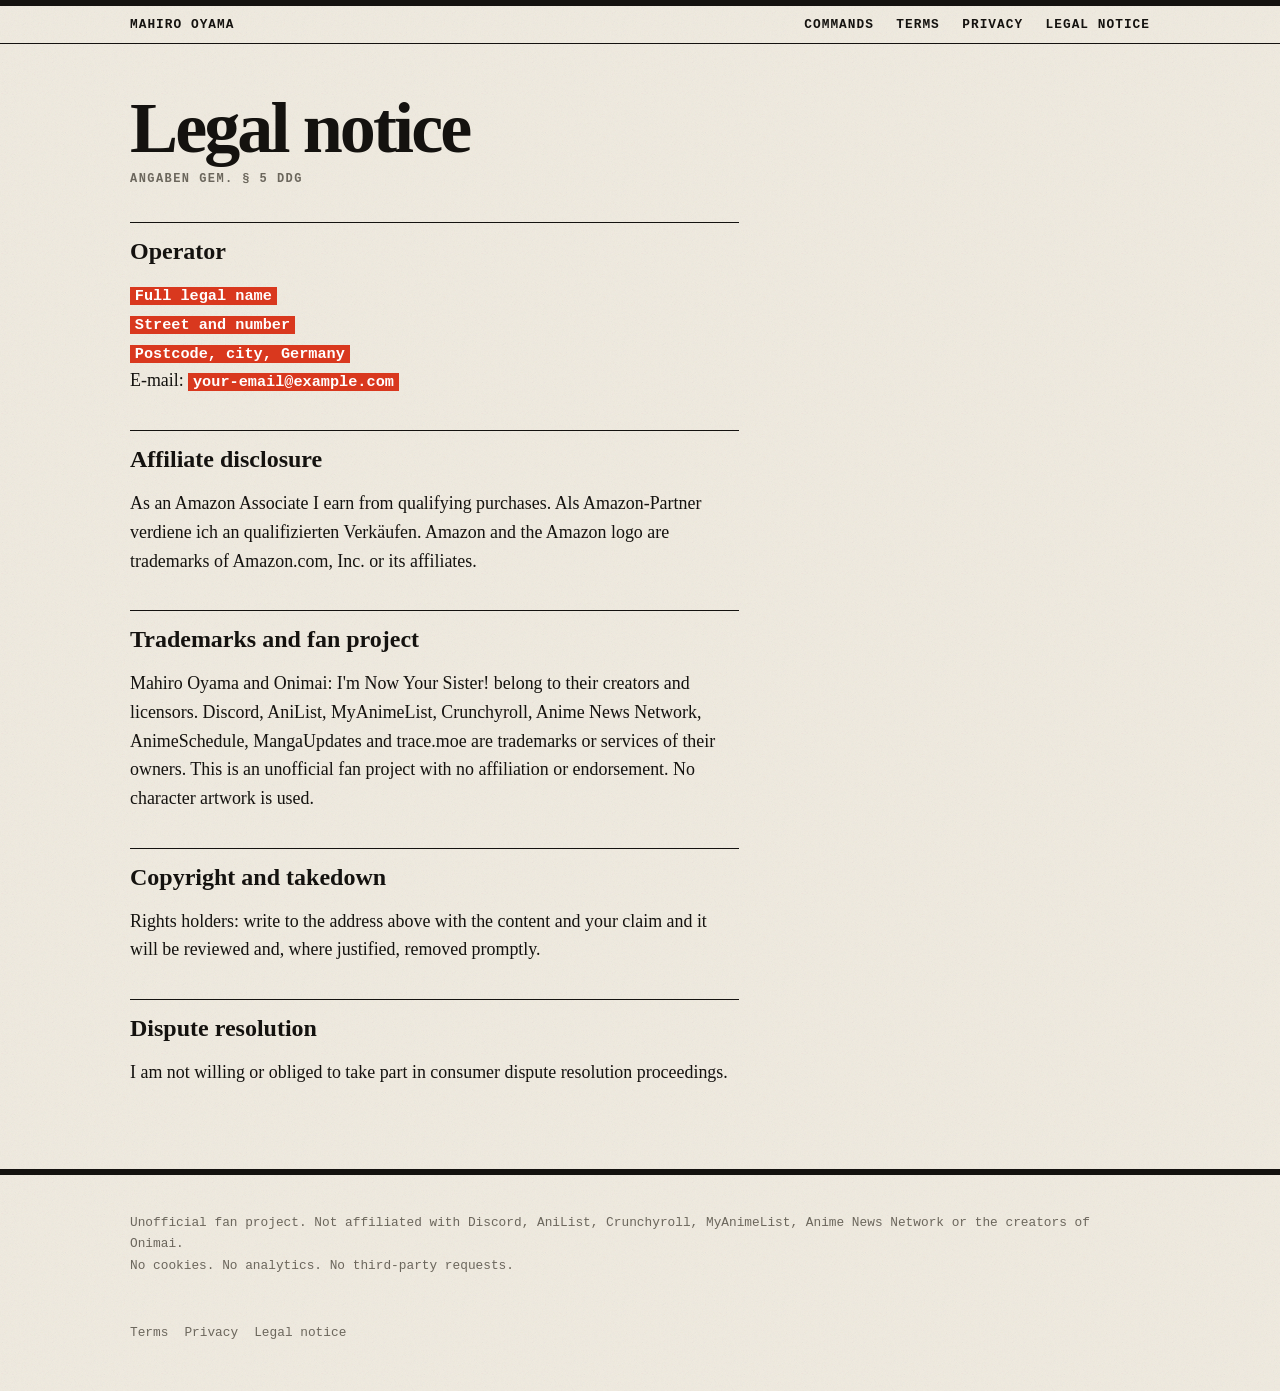
==== legal.html @ bb65adef "Add files via upload" ====
<!doctype html><html lang="en"><head><meta charset="utf-8"><meta name="viewport" content="width=device-width,initial-scale=1"><link rel="stylesheet" href="style.css"><title>Legal notice - Mahiro Oyama</title></head><body><header><div class="wrap"><a href="index.html" style="text-decoration:none">Mahiro Oyama</a><nav><a href="index.html#commands">Commands</a><a href="terms.html">Terms</a><a href="privacy.html">Privacy</a><a href="legal.html">Legal notice</a></nav></div></header>
<main class="wrap"><article class="doc"><h1>Legal notice</h1><p class="k">Angaben gem. § 5 DDG</p>
<h2>Operator</h2><p><span class="todo">Full legal name</span><br><span class="todo">Street and number</span><br><span class="todo">Postcode, city, Germany</span><br>E-mail: <span class="todo">your-email@example.com</span></p>
<h2>Affiliate disclosure</h2><p>As an Amazon Associate I earn from qualifying purchases. Als Amazon-Partner verdiene ich an qualifizierten Verkäufen. Amazon and the Amazon logo are trademarks of Amazon.com, Inc. or its affiliates.</p>
<h2>Trademarks and fan project</h2><p>Mahiro Oyama and Onimai: I'm Now Your Sister! belong to their creators and licensors. Discord, AniList, MyAnimeList, Crunchyroll, Anime News Network, AnimeSchedule, MangaUpdates and trace.moe are trademarks or services of their owners. This is an unofficial fan project with no affiliation or endorsement. No character artwork is used.</p>
<h2>Copyright and takedown</h2><p>Rights holders: write to the address above with the content and your claim and it will be reviewed and, where justified, removed promptly.</p>
<h2>Dispute resolution</h2><p>I am not willing or obliged to take part in consumer dispute resolution proceedings.</p>
</article></main><footer><div class="wrap"><p>Unofficial fan project. Not affiliated with Discord, AniList, Crunchyroll, MyAnimeList, Anime News Network or the creators of Onimai.<br>No cookies. No analytics. No third-party requests.</p><nav><a href="terms.html">Terms</a><a href="privacy.html">Privacy</a><a href="legal.html">Legal notice</a></nav></div></footer></body></html>
---- style.css ----
:root{--paper:#efeadf;--ink:#14120f;--hot:#d9381e;--mute:#6b665c;--serif:"Iowan Old Style","Palatino Linotype",Palatino,"Book Antiqua",Georgia,serif;--mono:ui-monospace,"SF Mono",Menlo,Consolas,monospace}
@media(prefers-color-scheme:dark){:root{--paper:#13110e;--ink:#ece6d8;--hot:#ff6a4d;--mute:#9a9486}}
*{box-sizing:border-box}html{background:var(--paper)}
body{margin:0;color:var(--ink);font:1.05rem/1.6 system-ui,sans-serif;background:url("data:image/svg+xml,%3Csvg xmlns='http://www.w3.org/2000/svg' width='160' height='160'%3E%3Cfilter id='n'%3E%3CfeTurbulence baseFrequency='.9' numOctaves='2'/%3E%3C/filter%3E%3Crect width='160' height='160' filter='url(%23n)' opacity='.07'/%3E%3C/svg%3E")}
a{color:inherit;text-decoration-thickness:2px;text-underline-offset:3px}a:hover{color:var(--hot)}
:focus-visible{outline:3px solid var(--hot);outline-offset:3px}
.wrap{max-width:1100px;margin:0 auto;padding:0 clamp(1rem,4vw,2.5rem)}
header{border-top:6px solid var(--ink);border-bottom:1px solid var(--ink)}
header .wrap{display:flex;justify-content:space-between;gap:1rem;padding-block:.7rem;font:600 .8rem var(--mono);letter-spacing:.08em;text-transform:uppercase}
nav{display:flex;gap:1.4rem;flex-wrap:wrap}nav a{text-decoration:none}nav a:hover{text-decoration:underline}
h1,h2,h3{font-family:var(--serif);line-height:1;margin:0}
.hero{padding:clamp(2rem,7vw,5rem) 0 2.5rem;position:relative}
.hero h1{font-size:clamp(5rem,23vw,17rem);font-weight:900;letter-spacing:-.06em;margin-left:-.05em}
.hero h1 i{color:var(--hot);font-style:normal}
.lede{max-width:34ch;font:italic 1.7rem/1.25 var(--serif);margin:1rem 0 1.8rem}
.stamp{position:absolute;right:0;top:3rem;border:3px solid var(--hot);color:var(--hot);padding:.5rem .8rem;font:700 .75rem/1.3 var(--mono);text-transform:uppercase;letter-spacing:.1em;transform:rotate(7deg);text-align:center}
.btns{display:flex;gap:.8rem;flex-wrap:wrap}
.btn{display:inline-block;padding:.8rem 1.3rem;border:2px solid var(--ink);font:700 .85rem var(--mono);text-transform:uppercase;letter-spacing:.06em;text-decoration:none;transition:.15s}
.btn.f{background:var(--ink);color:var(--paper)}.btn:hover{background:var(--hot);border-color:var(--hot);color:var(--paper)}
section{border-top:1px solid var(--ink);padding:2.5rem 0}
.k{font:600 .75rem var(--mono);letter-spacing:.12em;text-transform:uppercase;color:var(--mute);margin:0 0 1rem}
section h2{font-size:clamp(2rem,5vw,3.4rem);letter-spacing:-.03em;margin-bottom:1.5rem}
.row{display:grid;grid-template-columns:minmax(9rem,16rem) 1fr minmax(0,22rem);gap:1rem;padding:.8rem .5rem;border-top:1px solid color-mix(in srgb,var(--ink) 30%,transparent);align-items:baseline}
.row:hover{background:var(--ink);color:var(--paper)}.row:hover code{color:var(--paper)}
code{font:600 .9rem var(--mono);color:var(--hot)}.row span:last-child{font:.8rem var(--mono);opacity:.75}
.steps{display:grid;grid-template-columns:repeat(auto-fit,minmax(15rem,1fr));gap:2rem}
.steps b{display:block;font:900 6rem/1 var(--serif);color:transparent;-webkit-text-stroke:2px var(--ink)}
.src{font:1rem/2 var(--mono)}.src a{white-space:nowrap}
footer{border-top:6px solid var(--ink);padding:1.5rem 0 3rem;font:.8rem/1.7 var(--mono);color:var(--mute)}
footer .wrap{display:flex;justify-content:space-between;gap:2rem;flex-wrap:wrap}footer nav{gap:1rem}
.doc{max-width:68ch;padding:3rem 0 4rem;font-family:var(--serif);font-size:1.12rem}
.doc h1{font-size:clamp(2.6rem,8vw,4.5rem);letter-spacing:-.04em;margin-bottom:.5rem}
.doc h2{font-size:1.5rem;margin:2.2rem 0 .5rem;border-top:1px solid var(--ink);padding-top:1rem}
.doc .k{margin-bottom:2rem}.doc li{margin:.3rem 0}
.todo{background:var(--hot);color:#fff;padding:0 .3rem;font:700 .85em var(--mono)}
@media(max-width:700px){.row{grid-template-columns:1fr;gap:.2rem}.stamp{position:static;display:inline-block;margin-bottom:1rem}}
@media(prefers-reduced-motion:reduce){*{transition:none!important}}
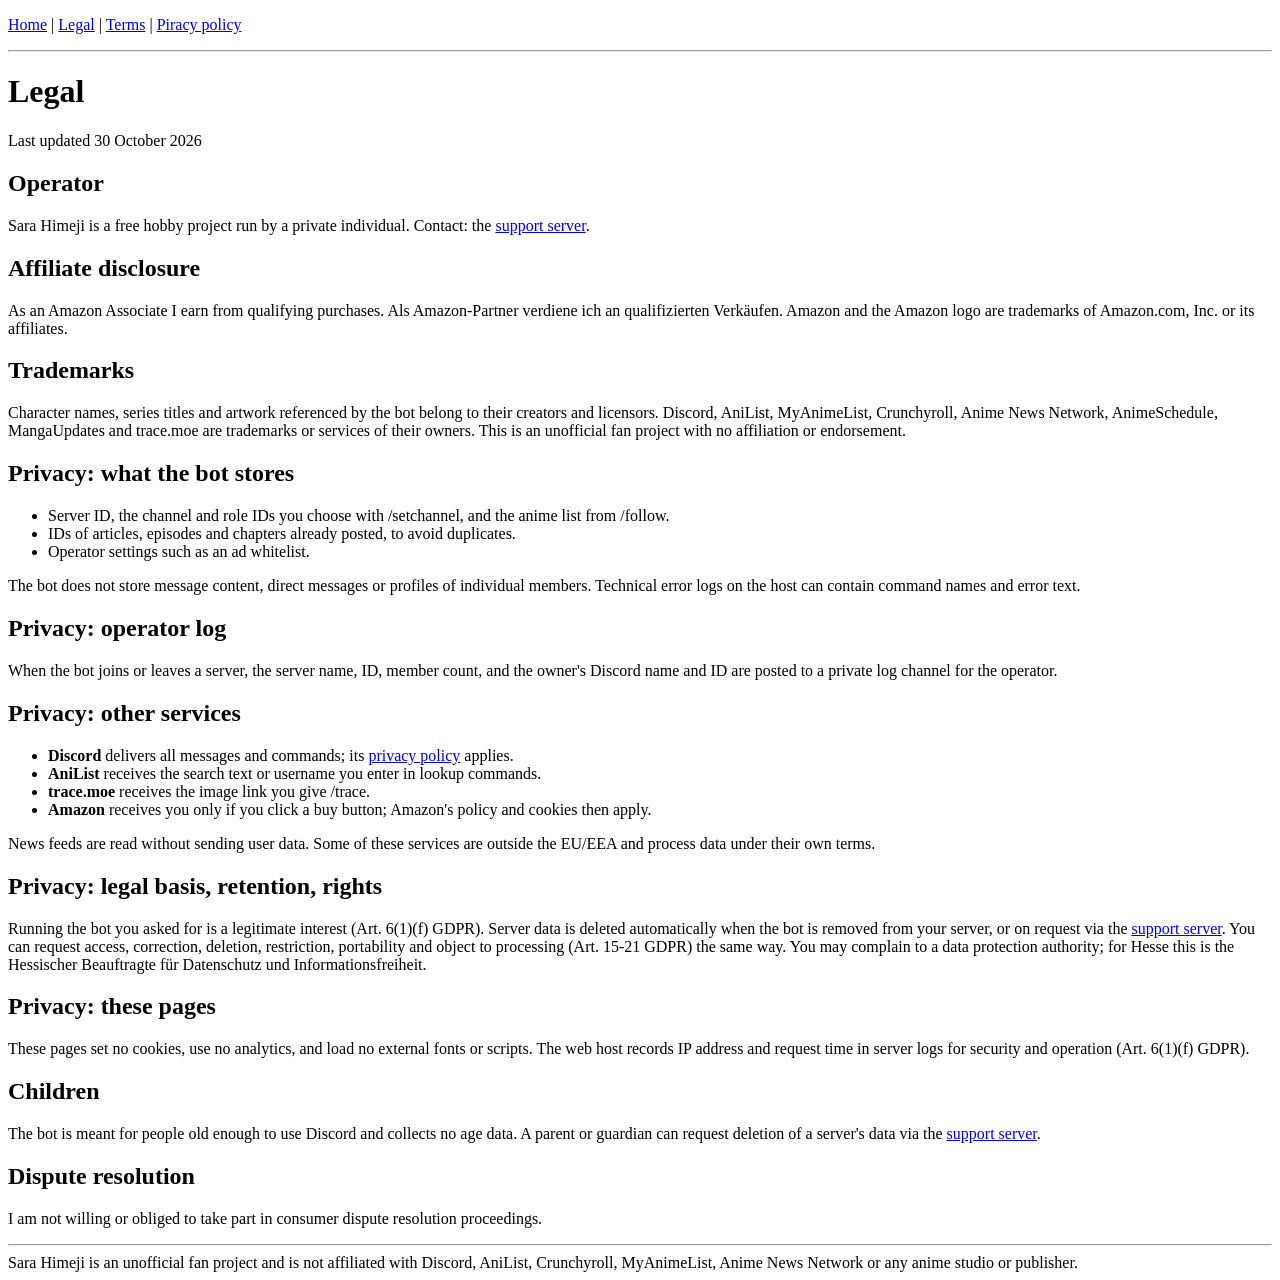
==== commit e6447a2a: "Add files via upload" ====
--- a/legal.html
+++ b/legal.html
@@ -1,8 +1,11 @@
-<!doctype html><html lang="en"><head><meta charset="utf-8"><meta name="viewport" content="width=device-width,initial-scale=1"><link rel="stylesheet" href="style.css"><title>Legal notice - Mahiro Oyama</title></head><body><header><div class="wrap"><a href="index.html" style="text-decoration:none">Mahiro Oyama</a><nav><a href="index.html#commands">Commands</a><a href="terms.html">Terms</a><a href="privacy.html">Privacy</a><a href="legal.html">Legal notice</a></nav></div></header>
-<main class="wrap"><article class="doc"><h1>Legal notice</h1><p class="k">Angaben gem. § 5 DDG</p>
-<h2>Operator</h2><p><span class="todo">Full legal name</span><br><span class="todo">Street and number</span><br><span class="todo">Postcode, city, Germany</span><br>E-mail: <span class="todo">your-email@example.com</span></p>
+<!doctype html><html lang="en"><head><meta charset="utf-8"><meta name="viewport" content="width=device-width,initial-scale=1"><title>Legal - Sara Himeji</title><meta name="color-scheme" content="light dark"></head><body><p><a href="index.html">Home</a> | <a href="legal.html">Legal</a> | <a href="terms.html">Terms</a> | <a href="piracy.html">Piracy policy</a></p><hr><main><h1>Legal</h1><p>Last updated 30 October 2026</p>
+<h2>Operator</h2><p>Sara Himeji is a free hobby project run by a private individual. Contact: the <a href="https://discord.gg/YOUR_INVITE">support server</a>.</p>
 <h2>Affiliate disclosure</h2><p>As an Amazon Associate I earn from qualifying purchases. Als Amazon-Partner verdiene ich an qualifizierten Verkäufen. Amazon and the Amazon logo are trademarks of Amazon.com, Inc. or its affiliates.</p>
-<h2>Trademarks and fan project</h2><p>Mahiro Oyama and Onimai: I'm Now Your Sister! belong to their creators and licensors. Discord, AniList, MyAnimeList, Crunchyroll, Anime News Network, AnimeSchedule, MangaUpdates and trace.moe are trademarks or services of their owners. This is an unofficial fan project with no affiliation or endorsement. No character artwork is used.</p>
-<h2>Copyright and takedown</h2><p>Rights holders: write to the address above with the content and your claim and it will be reviewed and, where justified, removed promptly.</p>
-<h2>Dispute resolution</h2><p>I am not willing or obliged to take part in consumer dispute resolution proceedings.</p>
-</article></main><footer><div class="wrap"><p>Unofficial fan project. Not affiliated with Discord, AniList, Crunchyroll, MyAnimeList, Anime News Network or the creators of Onimai.<br>No cookies. No analytics. No third-party requests.</p><nav><a href="terms.html">Terms</a><a href="privacy.html">Privacy</a><a href="legal.html">Legal notice</a></nav></div></footer></body></html>
+<h2>Trademarks</h2><p>Character names, series titles and artwork referenced by the bot belong to their creators and licensors. Discord, AniList, MyAnimeList, Crunchyroll, Anime News Network, AnimeSchedule, MangaUpdates and trace.moe are trademarks or services of their owners. This is an unofficial fan project with no affiliation or endorsement.</p>
+<h2>Privacy: what the bot stores</h2><ul><li>Server ID, the channel and role IDs you choose with /setchannel, and the anime list from /follow.</li><li>IDs of articles, episodes and chapters already posted, to avoid duplicates.</li><li>Operator settings such as an ad whitelist.</li></ul><p>The bot does not store message content, direct messages or profiles of individual members. Technical error logs on the host can contain command names and error text.</p>
+<h2>Privacy: operator log</h2><p>When the bot joins or leaves a server, the server name, ID, member count, and the owner's Discord name and ID are posted to a private log channel for the operator.</p>
+<h2>Privacy: other services</h2><ul><li><strong>Discord</strong> delivers all messages and commands; its <a href="https://discord.com/privacy">privacy policy</a> applies.</li><li><strong>AniList</strong> receives the search text or username you enter in lookup commands.</li><li><strong>trace.moe</strong> receives the image link you give /trace.</li><li><strong>Amazon</strong> receives you only if you click a buy button; Amazon's policy and cookies then apply.</li></ul><p>News feeds are read without sending user data. Some of these services are outside the EU/EEA and process data under their own terms.</p>
+<h2>Privacy: legal basis, retention, rights</h2><p>Running the bot you asked for is a legitimate interest (Art. 6(1)(f) GDPR). Server data is deleted automatically when the bot is removed from your server, or on request via the <a href="https://discord.gg/YOUR_INVITE">support server</a>. You can request access, correction, deletion, restriction, portability and object to processing (Art. 15-21 GDPR) the same way. You may complain to a data protection authority; for Hesse this is the Hessischer Beauftragte für Datenschutz und Informationsfreiheit.</p>
+<h2>Privacy: these pages</h2><p>These pages set no cookies, use no analytics, and load no external fonts or scripts. The web host records IP address and request time in server logs for security and operation (Art. 6(1)(f) GDPR).</p>
+<h2>Children</h2><p>The bot is meant for people old enough to use Discord and collects no age data. A parent or guardian can request deletion of a server's data via the <a href="https://discord.gg/YOUR_INVITE">support server</a>.</p>
+<h2>Dispute resolution</h2><p>I am not willing or obliged to take part in consumer dispute resolution proceedings.</p></main><hr><footer>Sara Himeji is an unofficial fan project and is not affiliated with Discord, AniList, Crunchyroll, MyAnimeList, Anime News Network or any anime studio or publisher.</footer></body></html>
